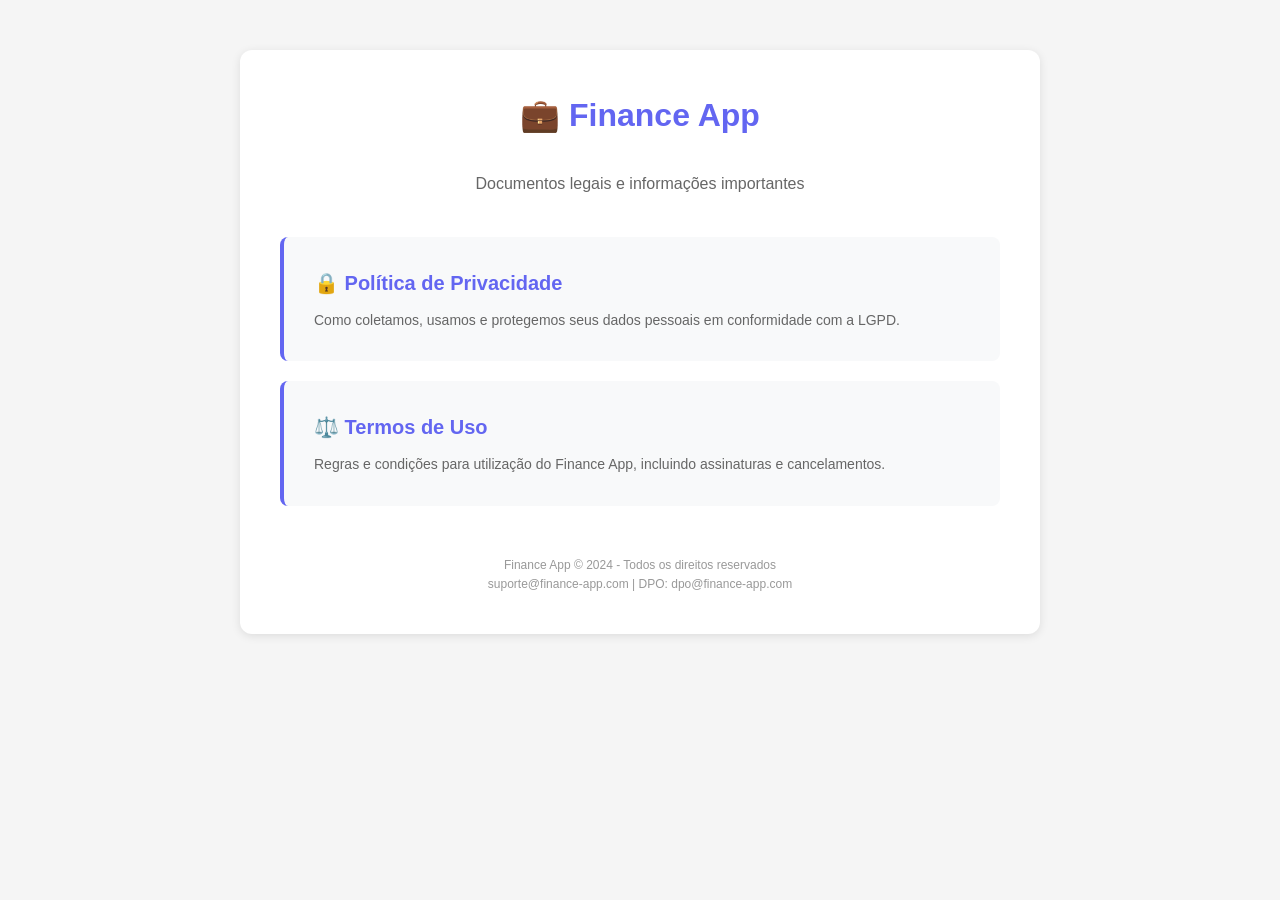
==== index.html @ 7adb05f4 "Initial commit: privacy policy and terms of use pages" ====
<!DOCTYPE html>
<html lang="pt-BR">
<head>
    <meta charset="UTF-8">
    <meta name="viewport" content="width=device-width, initial-scale=1.0">
    <title>Finance App - Documentos Legais</title>
    <style>
        * { margin: 0; padding: 0; box-sizing: border-box; }
        body {
            font-family: -apple-system, BlinkMacSystemFont, 'Segoe UI', Roboto, sans-serif;
            background: #f5f5f5;
            color: #333;
            line-height: 1.6;
        }
        .container {
            max-width: 800px;
            margin: 50px auto;
            padding: 40px;
            background: white;
            border-radius: 12px;
            box-shadow: 0 2px 10px rgba(0,0,0,0.1);
        }
        h1 { color: #6366f1; margin-bottom: 30px; text-align: center; }
        .links {
            display: flex;
            flex-direction: column;
            gap: 20px;
            margin-top: 40px;
        }
        .link-card {
            padding: 30px;
            background: #f8f9fa;
            border-radius: 8px;
            border-left: 4px solid #6366f1;
            transition: transform 0.2s;
        }
        .link-card:hover {
            transform: translateX(5px);
            background: #eef;
        }
        .link-card a {
            color: #6366f1;
            text-decoration: none;
            font-size: 20px;
            font-weight: 600;
        }
        .link-card p {
            color: #666;
            margin-top: 10px;
            font-size: 14px;
        }
        footer {
            text-align: center;
            margin-top: 50px;
            color: #999;
            font-size: 12px;
        }
    </style>
</head>
<body>
    <div class="container">
        <h1>💼 Finance App</h1>
        <p style="text-align: center; color: #666;">Documentos legais e informações importantes</p>
        
        <div class="links">
            <div class="link-card">
                <a href="/privacy.html">🔒 Política de Privacidade</a>
                <p>Como coletamos, usamos e protegemos seus dados pessoais em conformidade com a LGPD.</p>
            </div>
            
            <div class="link-card">
                <a href="/terms.html">⚖️ Termos de Uso</a>
                <p>Regras e condições para utilização do Finance App, incluindo assinaturas e cancelamentos.</p>
            </div>
        </div>
        
        <footer>
            <p>Finance App © 2024 - Todos os direitos reservados</p>
            <p>suporte@finance-app.com | DPO: dpo@finance-app.com</p>
        </footer>
    </div>
</body>
</html>
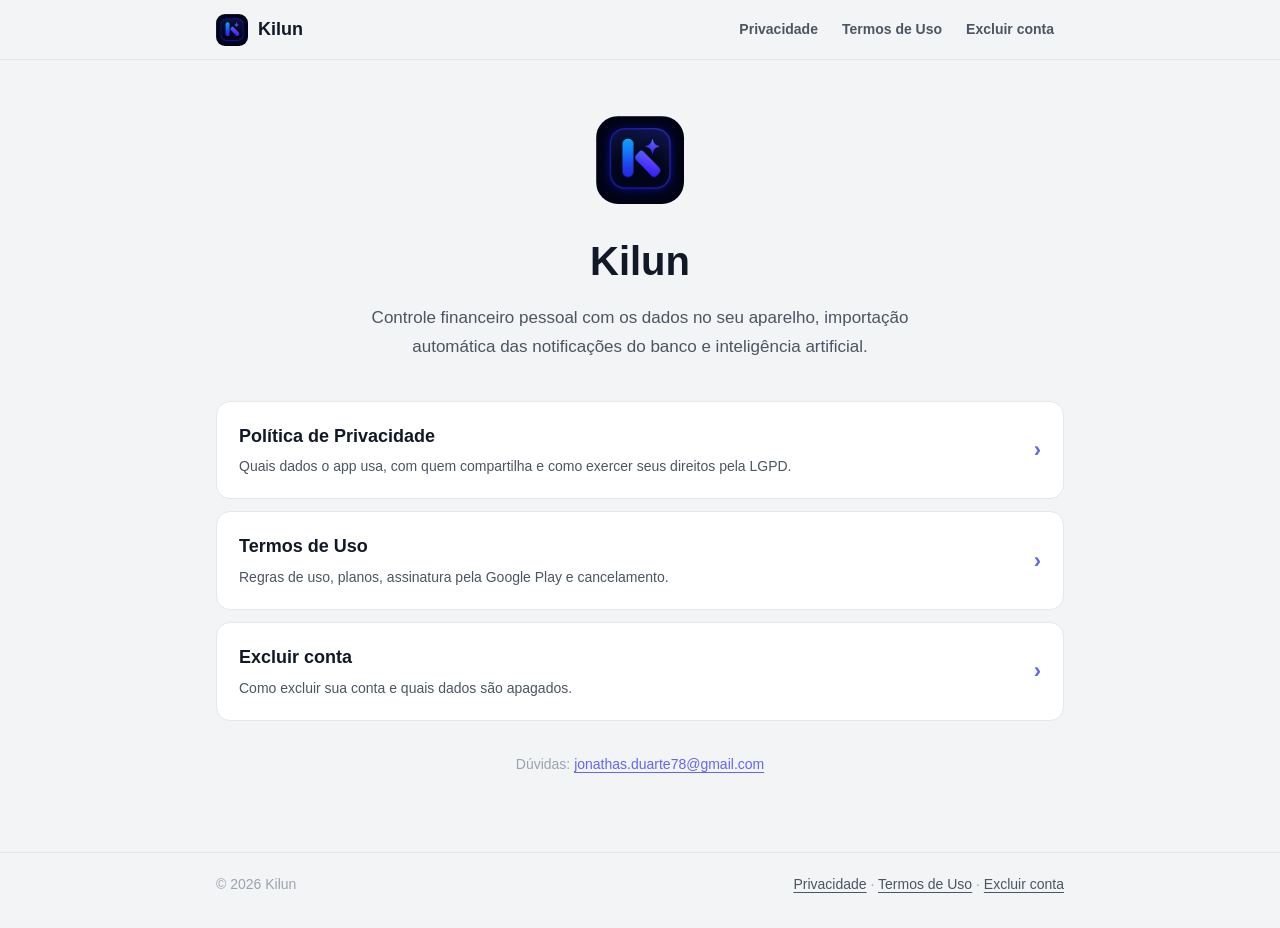
==== commit 50c3b988: "fix: reescreve Política de Privacidade e Termos de Uso conforme o app real Conteúdo - Nome correto (" ====
--- a/index.html
+++ b/index.html
@@ -1,83 +1,64 @@
 <!DOCTYPE html>
 <html lang="pt-BR">
 <head>
-    <meta charset="UTF-8">
-    <meta name="viewport" content="width=device-width, initial-scale=1.0">
-    <title>Finance App - Documentos Legais</title>
-    <style>
-        * { margin: 0; padding: 0; box-sizing: border-box; }
-        body {
-            font-family: -apple-system, BlinkMacSystemFont, 'Segoe UI', Roboto, sans-serif;
-            background: #f5f5f5;
-            color: #333;
-            line-height: 1.6;
-        }
-        .container {
-            max-width: 800px;
-            margin: 50px auto;
-            padding: 40px;
-            background: white;
-            border-radius: 12px;
-            box-shadow: 0 2px 10px rgba(0,0,0,0.1);
-        }
-        h1 { color: #6366f1; margin-bottom: 30px; text-align: center; }
-        .links {
-            display: flex;
-            flex-direction: column;
-            gap: 20px;
-            margin-top: 40px;
-        }
-        .link-card {
-            padding: 30px;
-            background: #f8f9fa;
-            border-radius: 8px;
-            border-left: 4px solid #6366f1;
-            transition: transform 0.2s;
-        }
-        .link-card:hover {
-            transform: translateX(5px);
-            background: #eef;
-        }
-        .link-card a {
-            color: #6366f1;
-            text-decoration: none;
-            font-size: 20px;
-            font-weight: 600;
-        }
-        .link-card p {
-            color: #666;
-            margin-top: 10px;
-            font-size: 14px;
-        }
-        footer {
-            text-align: center;
-            margin-top: 50px;
-            color: #999;
-            font-size: 12px;
-        }
-    </style>
+  <meta charset="UTF-8">
+  <meta name="viewport" content="width=device-width, initial-scale=1.0">
+  <meta name="description" content="Documentos do Kilun: Política de Privacidade, Termos de Uso e exclusão de conta.">
+  <title>Kilun · Documentos</title>
+  <link rel="icon" href="assets/icon.png">
+  <link rel="stylesheet" href="assets/styles.css">
 </head>
 <body>
-    <div class="container">
-        <h1>💼 Finance App</h1>
-        <p style="text-align: center; color: #666;">Documentos legais e informações importantes</p>
-        
-        <div class="links">
-            <div class="link-card">
-                <a href="/privacy.html">🔒 Política de Privacidade</a>
-                <p>Como coletamos, usamos e protegemos seus dados pessoais em conformidade com a LGPD.</p>
-            </div>
-            
-            <div class="link-card">
-                <a href="/terms.html">⚖️ Termos de Uso</a>
-                <p>Regras e condições para utilização do Finance App, incluindo assinaturas e cancelamentos.</p>
-            </div>
+  <header class="site-header">
+    <div class="inner">
+      <a class="brand" href="index.html"><img src="assets/icon.png" alt="">Kilun</a>
+      <nav class="site-nav" aria-label="Documentos">
+        <a href="privacy.html">Privacidade</a>
+        <a href="terms.html">Termos de Uso</a>
+        <a href="delete-account.html">Excluir conta</a>
+      </nav>
+    </div>
+  </header>
+
+  <main>
+    <div class="hero">
+      <img src="assets/icon.png" alt="Ícone do Kilun">
+      <h1>Kilun</h1>
+      <p>Controle financeiro pessoal com os dados no seu aparelho, importação automática das notificações do banco e inteligência artificial.</p>
+    </div>
+
+    <div class="doc-links">
+      <a class="card doc-link" href="privacy.html">
+        <div>
+          <h2>Política de Privacidade</h2>
+          <p>Quais dados o app usa, com quem compartilha e como exercer seus direitos pela LGPD.</p>
         </div>
-        
-        <footer>
-            <p>Finance App © 2024 - Todos os direitos reservados</p>
-            <p>suporte@finance-app.com | DPO: dpo@finance-app.com</p>
-        </footer>
+        <span class="arrow" aria-hidden="true">›</span>
+      </a>
+      <a class="card doc-link" href="terms.html">
+        <div>
+          <h2>Termos de Uso</h2>
+          <p>Regras de uso, planos, assinatura pela Google Play e cancelamento.</p>
+        </div>
+        <span class="arrow" aria-hidden="true">›</span>
+      </a>
+      <a class="card doc-link" href="delete-account.html">
+        <div>
+          <h2>Excluir conta</h2>
+          <p>Como excluir sua conta e quais dados são apagados.</p>
+        </div>
+        <span class="arrow" aria-hidden="true">›</span>
+      </a>
     </div>
+
+    <p class="meta" style="text-align:center;margin-top:32px">Dúvidas: <a href="mailto:jonathas.duarte78@gmail.com">jonathas.duarte78@gmail.com</a></p>
+  </main>
+
+  <footer class="site-footer">
+    <div class="inner">
+      <span>© 2026 Kilun</span>
+      <span><a href="privacy.html">Privacidade</a> · <a href="terms.html">Termos de Uso</a> · <a href="delete-account.html">Excluir conta</a></span>
+    </div>
+  </footer>
 </body>
 </html>
--- a/assets/styles.css
+++ b/assets/styles.css
@@ -0,0 +1,213 @@
+/* Identidade visual do app Kilun (lib/theme.ts): escuro por padrão, claro automático */
+:root {
+  --bg: #0f0d1b;
+  --surface: #1a1730;
+  --surface-2: #231f3d;
+  --border: #2d2950;
+  --primary: #a78bfa;
+  --primary-strong: #7c3aed;
+  --text: #f1f0f5;
+  --text-2: #9d99b3;
+  --text-3: #6b6588;
+  --success: #34d399;
+  --warning: #fbbf24;
+  --danger: #f87171;
+  --radius: 14px;
+  color-scheme: dark;
+}
+
+@media (prefers-color-scheme: light) {
+  :root {
+    --bg: #f3f4f6;
+    --surface: #ffffff;
+    --surface-2: #f9fafb;
+    --border: #e5e7eb;
+    --primary: #6366f1;
+    --primary-strong: #4f46e5;
+    --text: #111827;
+    --text-2: #4b5563;
+    --text-3: #9ca3af;
+    --success: #059669;
+    --warning: #b45309;
+    --danger: #dc2626;
+    color-scheme: light;
+  }
+}
+
+* { box-sizing: border-box; margin: 0; padding: 0; }
+
+html { scroll-behavior: smooth; }
+
+body {
+  background: var(--bg);
+  color: var(--text);
+  font-family: Inter, -apple-system, BlinkMacSystemFont, "Segoe UI", Roboto, sans-serif;
+  font-size: 16px;
+  line-height: 1.65;
+  -webkit-font-smoothing: antialiased;
+}
+
+a { color: var(--primary); text-underline-offset: 3px; }
+a:hover { color: var(--primary-strong); }
+
+/* ── Cabeçalho ── */
+.site-header {
+  position: sticky;
+  top: 0;
+  z-index: 10;
+  background: color-mix(in srgb, var(--bg) 88%, transparent);
+  backdrop-filter: blur(10px);
+  border-bottom: 1px solid var(--border);
+}
+.site-header .inner {
+  max-width: 880px;
+  margin: 0 auto;
+  padding: 12px 16px;
+  display: flex;
+  align-items: center;
+  justify-content: space-between;
+  gap: 12px;
+  flex-wrap: wrap;
+}
+.brand {
+  display: flex;
+  align-items: center;
+  gap: 10px;
+  color: var(--text);
+  text-decoration: none;
+  font-weight: 800;
+  font-size: 18px;
+}
+.brand img { width: 32px; height: 32px; border-radius: 9px; }
+.site-nav { display: flex; gap: 4px; flex-wrap: wrap; }
+.site-nav a {
+  color: var(--text-2);
+  text-decoration: none;
+  font-size: 14px;
+  font-weight: 600;
+  padding: 6px 10px;
+  border-radius: 8px;
+}
+.site-nav a:hover { background: var(--surface); color: var(--text); }
+.site-nav a[aria-current="page"] { background: var(--surface-2); color: var(--primary); }
+
+/* ── Conteúdo ── */
+main { max-width: 880px; margin: 0 auto; padding: 32px 16px 64px; }
+
+.doc-header { margin-bottom: 28px; }
+.doc-header h1 { font-size: clamp(28px, 5vw, 36px); line-height: 1.2; font-weight: 800; }
+.doc-header .lead { color: var(--text-2); margin-top: 10px; font-size: 17px; }
+.meta { color: var(--text-3); font-size: 14px; margin-top: 8px; }
+
+.card {
+  background: var(--surface);
+  border: 1px solid var(--border);
+  border-radius: var(--radius);
+  padding: 20px 22px;
+}
+
+.toc { margin-bottom: 28px; }
+.toc h2 { font-size: 13px; text-transform: uppercase; letter-spacing: .06em; color: var(--text-3); margin: 0 0 10px; border: 0; padding: 0; }
+.toc ol { columns: 2 240px; column-gap: 24px; padding-left: 20px; }
+.toc li { margin-bottom: 4px; font-size: 15px; break-inside: avoid; }
+.toc a { color: var(--text-2); text-decoration: none; }
+.toc a:hover { color: var(--primary); }
+
+section { scroll-margin-top: 80px; }
+h2 {
+  font-size: 22px;
+  font-weight: 800;
+  margin: 40px 0 12px;
+  padding-top: 8px;
+}
+h3 { font-size: 17px; font-weight: 700; margin: 22px 0 8px; }
+p { margin-bottom: 12px; color: var(--text-2); }
+p strong, li strong { color: var(--text); }
+ul, ol { margin: 0 0 14px 22px; color: var(--text-2); }
+li { margin-bottom: 6px; }
+
+.summary {
+  display: grid;
+  grid-template-columns: repeat(auto-fit, minmax(220px, 1fr));
+  gap: 12px;
+  margin: 8px 0 20px;
+}
+.summary .card { padding: 16px 18px; }
+.summary h3 { margin: 0 0 6px; font-size: 15px; }
+.summary p { margin: 0; font-size: 14px; }
+
+.callout {
+  border-left: 4px solid var(--primary);
+  background: var(--surface);
+  border-radius: 0 var(--radius) var(--radius) 0;
+  padding: 16px 20px;
+  margin: 16px 0;
+}
+.callout.warning { border-left-color: var(--warning); }
+.callout p:last-child, .callout ul:last-child { margin-bottom: 0; }
+
+.table-wrap { overflow-x: auto; margin: 12px 0 18px; border: 1px solid var(--border); border-radius: var(--radius); }
+table { width: 100%; border-collapse: collapse; font-size: 14px; min-width: 560px; }
+th, td { text-align: left; vertical-align: top; padding: 12px 14px; border-bottom: 1px solid var(--border); }
+th { background: var(--surface-2); color: var(--text); font-weight: 700; }
+td { color: var(--text-2); background: var(--surface); }
+tr:last-child td { border-bottom: 0; }
+
+.steps { counter-reset: step; list-style: none; margin-left: 0; }
+.steps li { counter-increment: step; position: relative; padding-left: 40px; margin-bottom: 12px; }
+.steps li::before {
+  content: counter(step);
+  position: absolute;
+  left: 0;
+  top: 0;
+  width: 28px;
+  height: 28px;
+  border-radius: 50%;
+  background: var(--surface-2);
+  border: 1px solid var(--border);
+  color: var(--primary);
+  font-weight: 800;
+  font-size: 14px;
+  display: grid;
+  place-items: center;
+}
+
+/* ── Página inicial ── */
+.hero { text-align: center; padding: 24px 0 8px; }
+.hero img { width: 88px; height: 88px; border-radius: 22px; }
+.hero h1 { font-size: clamp(30px, 6vw, 40px); font-weight: 800; margin-top: 16px; }
+.hero p { color: var(--text-2); font-size: 17px; margin: 10px auto 0; max-width: 560px; }
+.doc-links { display: grid; gap: 12px; margin-top: 32px; }
+.doc-link {
+  display: flex;
+  align-items: center;
+  justify-content: space-between;
+  gap: 16px;
+  text-decoration: none;
+  color: var(--text);
+  transition: border-color .15s, transform .15s;
+}
+.doc-link:hover { border-color: var(--primary); transform: translateY(-1px); color: var(--text); }
+.doc-link h2 { margin: 0 0 4px; padding: 0; font-size: 18px; }
+.doc-link p { margin: 0; font-size: 14px; }
+.doc-link .arrow { color: var(--primary); font-size: 22px; font-weight: 700; }
+
+/* ── Rodapé ── */
+.site-footer { border-top: 1px solid var(--border); }
+.site-footer .inner {
+  max-width: 880px;
+  margin: 0 auto;
+  padding: 20px 16px 32px;
+  color: var(--text-3);
+  font-size: 14px;
+  display: flex;
+  justify-content: space-between;
+  gap: 12px;
+  flex-wrap: wrap;
+}
+.site-footer a { color: var(--text-2); }
+
+@media (max-width: 560px) {
+  .card { padding: 16px; }
+  h2 { font-size: 20px; }
+}
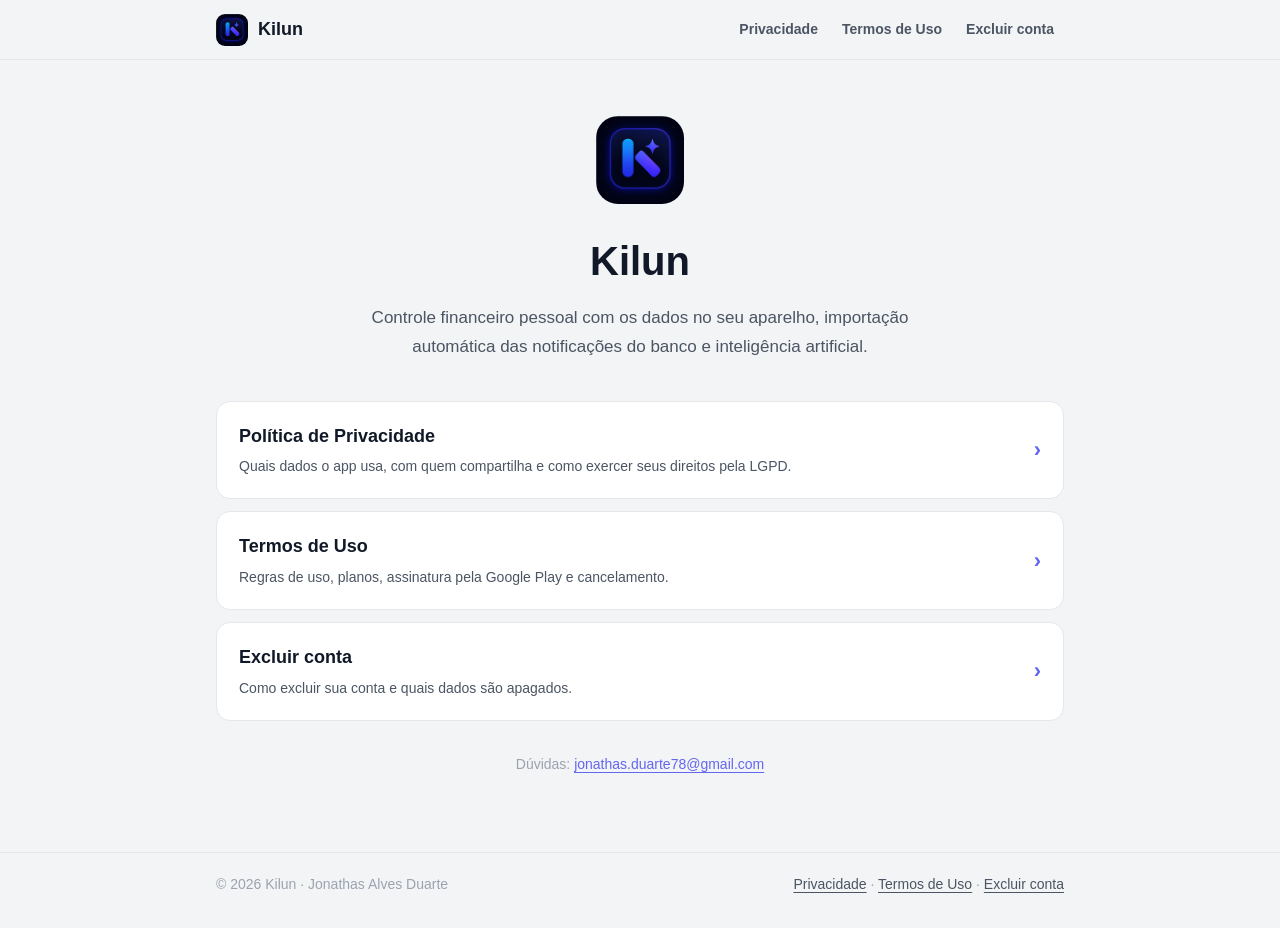
==== commit 07ad254d: "docs: identifica o responsável (Jonathas Alves Duarte, desenvolvedor independente)" ====
--- a/index.html
+++ b/index.html
@@ -56,7 +56,7 @@
 
   <footer class="site-footer">
     <div class="inner">
-      <span>© 2026 Kilun</span>
+      <span>© 2026 Kilun · Jonathas Alves Duarte</span>
       <span><a href="privacy.html">Privacidade</a> · <a href="terms.html">Termos de Uso</a> · <a href="delete-account.html">Excluir conta</a></span>
     </div>
   </footer>
